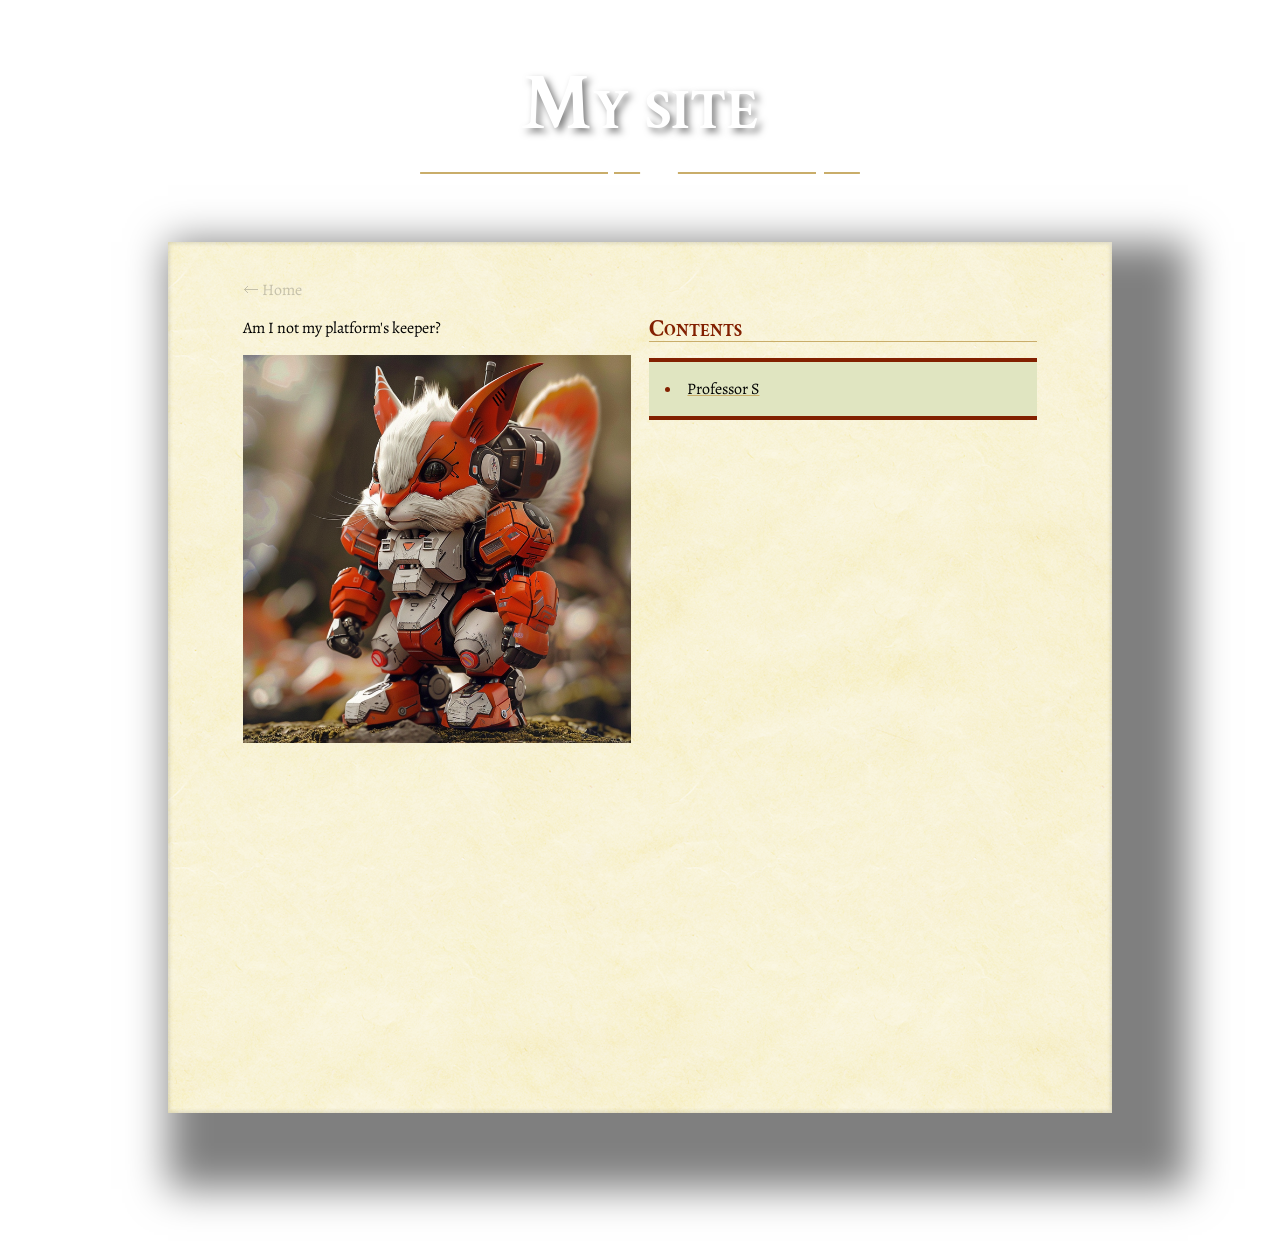
==== Platform Keepers/index.html @ 72294b7d "Deployed 48d95dd with MkDocs version: 1.6.0" ====
<!DOCTYPE html>
<html>

<head>
  <title>Index - My site</title>
  <link href="../css/torillic.css" rel="stylesheet">
  <style>
    .torillic-background {
      
    }
  </style>
</head>

<body class="torillic-background">
  <header class="torillic-header">
    <h1>My site</h1>
    <nav>
      
      
      <a class="" href="..">mkdocs-material-replit</a>
      
      
      
      <a class="current" href="./">Platform Keepers</a>
      
      
    </nav>
  </header>
  <main class="torillic-page">
    
    <p>Am I not my platform's keeper?</p>
<p><img alt="image" src="image.png" /></p>

    
    
    

<h4>Contents</h4>

<blockquote style="break-inside: avoid;">

    

    
    <li>
        <a href="dragon/">Professor S</a>
    </li>
    

</blockquote>

    
    
    
    
    
    
    
        
        
    


<a href=".." class="torillic-backlink">🡐 Home</a>
    
  </main>
  <script src="../search/main.js"></script>
</body>

</html>
---- css/torillic.css ----
@import url("torillic/torillic.css");

body {
    padding: 0;
    margin: 0;
}

.torillic-background {
    padding: 4rem;
}

.torillic-backlink {
    position: absolute;
    top: 1cm;
    left: 2cm;
    text-decoration: none;
    opacity: 20%;
}
.torillic-backlink:hover {
    color: var(--red);
    opacity: 100%;
}

.torillic-header nav {
    display: flex;
    flex-direction: row;
    flex-wrap: wrap;
    justify-content: center;
    gap: 1rem 1cm;
    font-family: var(--head);
    font-size: 1.5rem;
    width: 21cm;
}
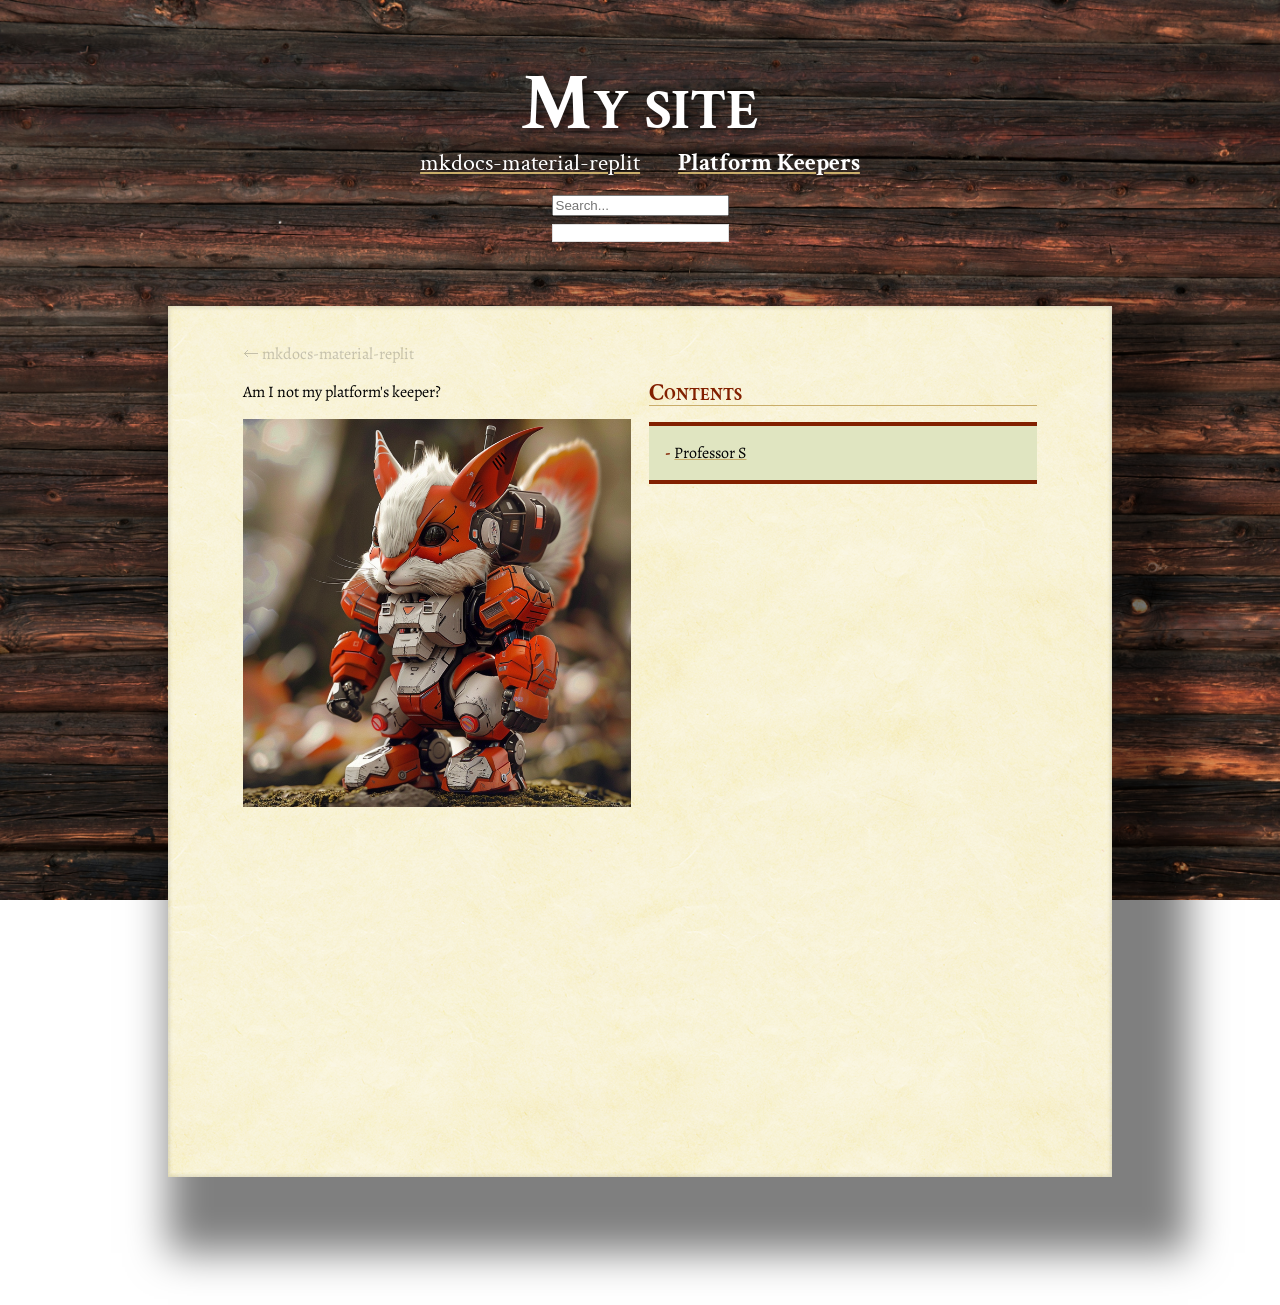
==== commit 11bcab27: "Deployed f96e3d4 with MkDocs version: 1.6.1" ====
--- a/Platform Keepers/index.html
+++ b/Platform Keepers/index.html
@@ -2,13 +2,26 @@
 <html>
 
 <head>
+  <meta charset="utf-8">
   <title>Index - My site</title>
+  <link rel="icon" type="image/x-icon" href="../css/logo.png">
   <link href="../css/torillic.css" rel="stylesheet">
+  <link href="../overrides/search.css" rel="stylesheet">
   <style>
     .torillic-background {
       
     }
   </style>
+  <script>
+    function toggleSpoiler(element) {
+      // add/remove "hidden" class
+      if (element.classList.contains("hidden")) {
+        element.classList.remove("hidden");
+      } else {
+        element.classList.add("hidden");
+      }
+    }
+  </script>
 </head>
 
 <body class="torillic-background">
@@ -25,6 +38,12 @@
       
       
     </nav>
+    
+    <div class="search-container">
+      <input type="search" id="mkdocs-search-query" placeholder="Search..." title="Type search term here">
+      <div id="mkdocs-search-results" data-no-results-text="No results found"></div>
+    </div>
+    
   </header>
   <main class="torillic-page">
     
@@ -37,12 +56,22 @@
 
 <h4>Contents</h4>
 
-<blockquote style="break-inside: avoid;">
+<blockquote class=torillic-toc>
 
+    
+    
+    
+    
+    
     
 
     
-    <li>
+    
+    
+    
+    
+    
+    <li class="torillic-toc-page">
         <a href="dragon/">Professor S</a>
     </li>
     
@@ -54,14 +83,18 @@
     
     
     
-    
+
+
+
     
         
         
     
 
 
-<a href=".." class="torillic-backlink">🡐 Home</a>
+
+
+<a href=".." class="torillic-backlink">🡐 mkdocs-material-replit</a>
     
   </main>
   <script src="../search/main.js"></script>
--- a/css/torillic.css
+++ b/css/torillic.css
@@ -1,8 +1,34 @@
 @import url("torillic/torillic.css");
+@import url("ipa.css");
+@import url("statblock.css");
+@import url("spoiler.css");
+
 
 body {
     padding: 0;
     margin: 0;
+}
+
+blockquote.torillic-toc {
+    display: flex;
+    flex-direction: column;
+    break-inside: avoid;
+}
+
+li.torillic-toc-section {
+    order: 1;
+}
+li.torillic-toc-section::marker {
+    content: ">";
+    font-weight: bold;
+}
+
+li.torillic-toc-page {
+    order: 2
+}
+li.torillic-toc-page::marker {
+    content: "-";
+    font-weight: bold;
 }
 
 .torillic-background {
@@ -21,13 +47,12 @@
     opacity: 100%;
 }
 
-.torillic-header nav {
-    display: flex;
-    flex-direction: row;
-    flex-wrap: wrap;
-    justify-content: center;
-    gap: 1rem 1cm;
-    font-family: var(--head);
-    font-size: 1.5rem;
-    width: 21cm;
+
+@media print {
+    .torillic-backlink {
+        display: none;
+    }
+    .torillic-header {
+        display: none;
+    }
 }
--- a/overrides/search.css
+++ b/overrides/search.css
@@ -0,0 +1,11 @@
+.search-container {
+  margin-top: 1rem;
+}
+#mkdocs-search-results {
+  background: white;
+  padding: 0.5rem;
+  margin-top: 0.5rem;
+  border: 1px solid #ddd;
+  max-height: 300px;
+  overflow-y: auto;
+}
